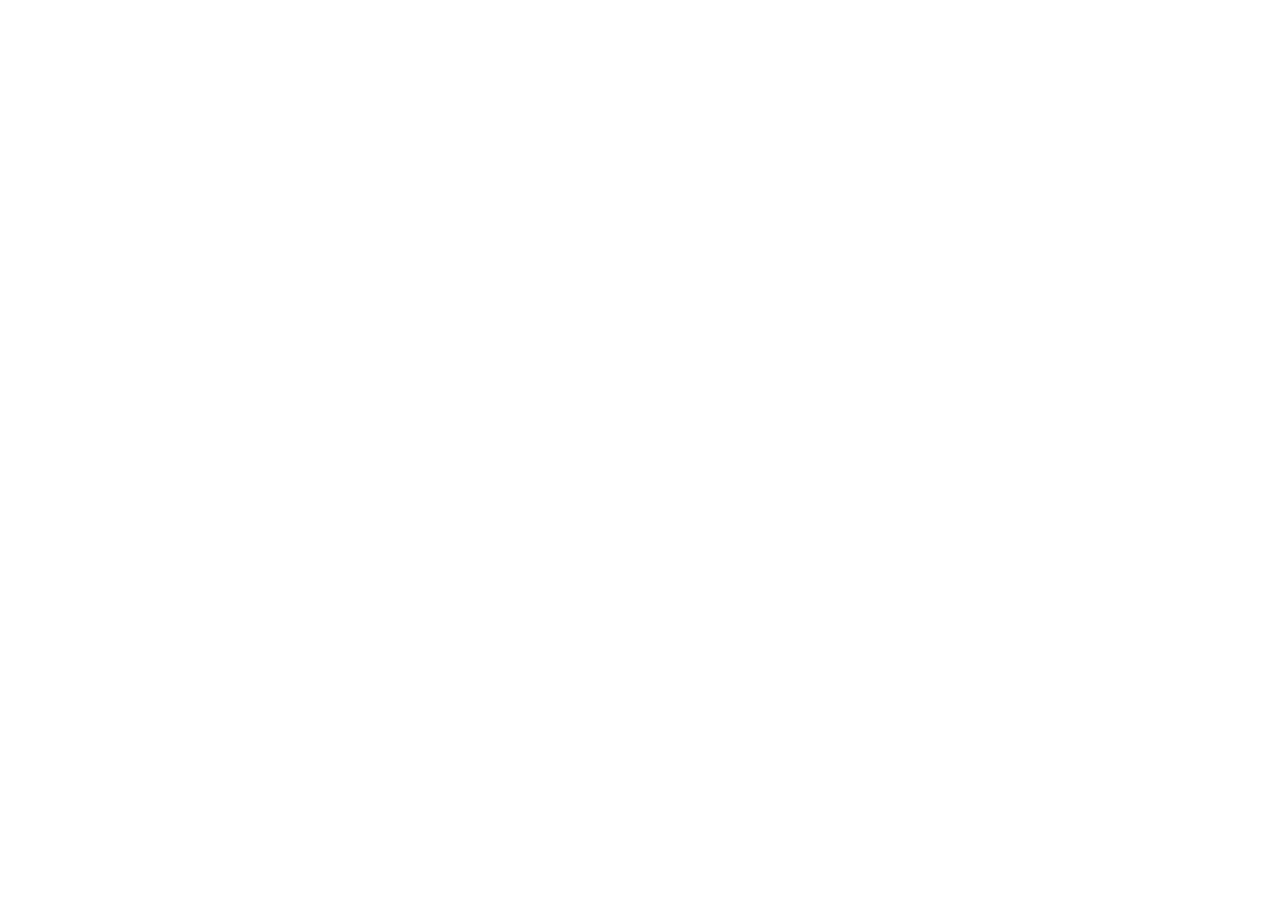
==== index.html @ 6d628070 "Link a las hojas de estilos" ====
<!DOCTYPE html>
<html lang="es">
    <head>
        <meta charset="UTF-8">
        <title>Presentación del artista</title>
        <!--Link a la hoja de estilos-->
        <link href="css/estilos.css" rel="stylesheet">
    </head>
    <body>
        
    </body>
</html>
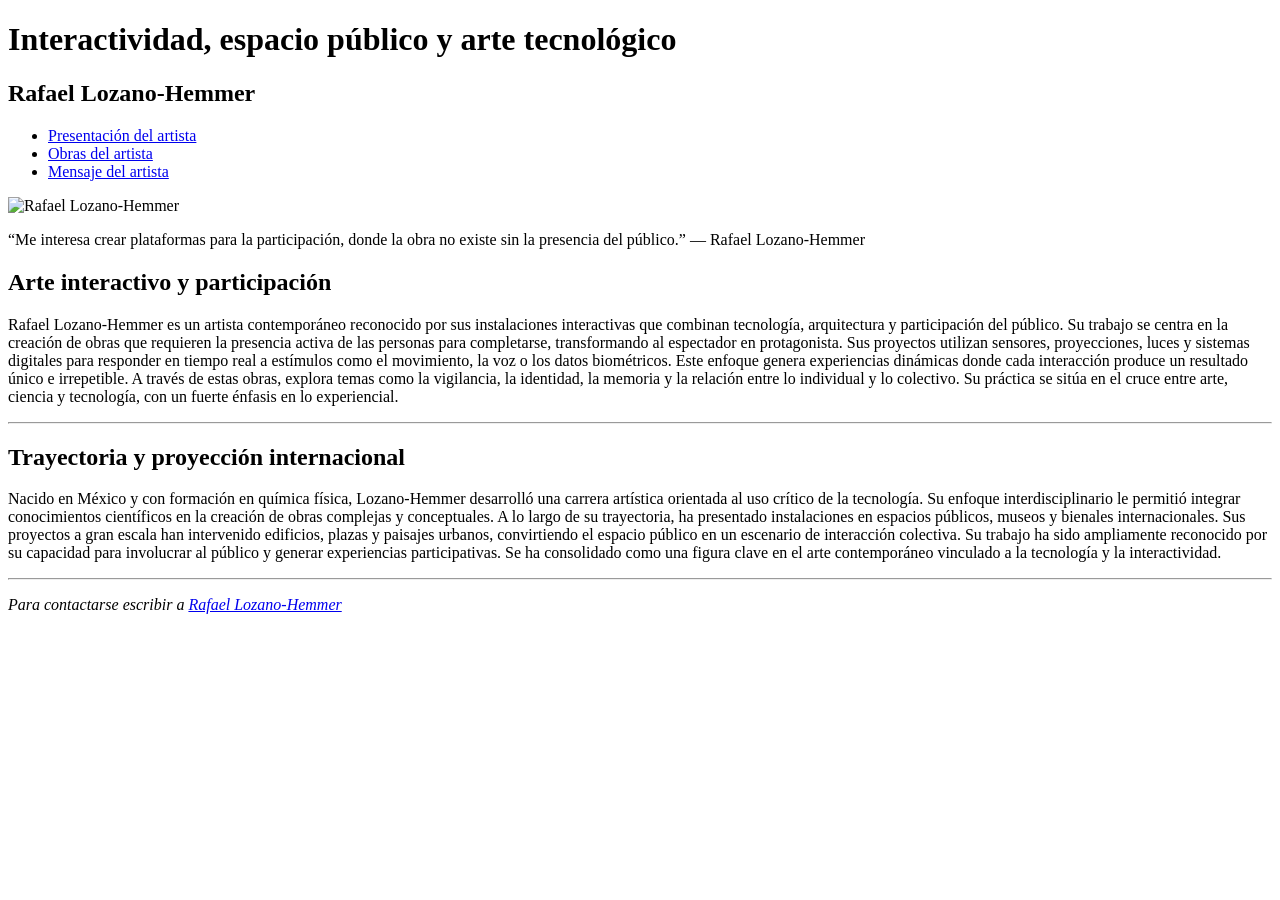
==== commit 9e6b4faf: "Link, Subtitulos, Main, Imagen y Footer -Link a la tipografía. -Subtítulos en el encabezado -Conteni" ====
--- a/index.html
+++ b/index.html
@@ -5,8 +5,54 @@
         <title>Presentación del artista</title>
         <!--Link a la hoja de estilos-->
         <link href="css/estilos.css" rel="stylesheet">
+        <!--Link a la tipografia de Google-->
+        <link href="https://fonts.google.com/specimen/Barlow?preview.script=Latn" rel="stylesheet">
     </head>
     <body>
-        
+        <!--Información de presentación de la página (títulos, subtítulos y menú de navegación.)-->
+        <header>
+            <!--Encabezado-->
+            <h1>Interactividad, espacio público y arte tecnológico</h1>
+            <h2>Rafael Lozano-Hemmer</h2>
+            <!--Menú de navegación-->
+            <nav>
+                <ul>
+                    <li><a href="index.html">Presentación del artista</a></li>
+                    <li><a href="obras.html">Obras del artista</a></li>
+                    <li><a href="mensaje.html">Mensaje del artista</a></li>
+                </ul>
+            </nav>
+        </header>
+            <!--Contenido principal del sitio-->
+            <main>
+                <section>
+                    <img src="img/lozano-hemmer-1.jpg"  alt="Rafael Lozano-Hemmer" width="400" height="400">
+                    <p>“Me interesa crear plataformas para la participación, donde la obra no existe sin la presencia del público.” — Rafael Lozano-Hemmer</p>
+
+                    <h1>Arte interactivo y participación</h1>
+
+                    <p>Rafael Lozano-Hemmer es un artista contemporáneo reconocido por sus instalaciones interactivas que combinan tecnología, arquitectura y participación del público. Su trabajo se centra en la creación de obras que requieren la presencia activa de las personas para completarse, transformando al espectador en protagonista.
+                        Sus proyectos utilizan sensores, proyecciones, luces y sistemas digitales para responder en tiempo real a estímulos como el movimiento, la voz o los datos biométricos. Este enfoque genera experiencias dinámicas donde cada interacción produce un resultado único e irrepetible.
+                        A través de estas obras, explora temas como la vigilancia, la identidad, la memoria y la relación entre lo individual y lo colectivo. Su práctica se sitúa en el cruce entre arte, ciencia y tecnología, con un fuerte énfasis en lo experiencial.</p>
+                    
+                </section>
+                <!--Biografia del artista-->
+                <hr>
+                <aside>
+                        <h2>Trayectoria y proyección internacional</h2>
+
+                        <p>Nacido en México y con formación en química física, Lozano-Hemmer desarrolló una carrera artística orientada al uso crítico de la tecnología. Su enfoque interdisciplinario le permitió integrar conocimientos científicos en la creación de obras complejas y conceptuales.
+                            A lo largo de su trayectoria, ha presentado instalaciones en espacios públicos, museos y bienales internacionales. Sus proyectos a gran escala han intervenido edificios, plazas y paisajes urbanos, convirtiendo el espacio público en un escenario de interacción colectiva.
+                            Su trabajo ha sido ampliamente reconocido por su capacidad para involucrar al público y generar experiencias participativas. Se ha consolidado como una figura clave en el arte contemporáneo vinculado a la tecnología y la interactividad.</p>
+
+                </aside>
+                <hr>
+            </main>
+            <!--Pie de página-->
+            <footer>
+                <address>
+                    <p>Para contactarse escribir a <a href="rafael@artedigital.com">Rafael Lozano-Hemmer</a></p>
+                </address>
+            </footer>
     </body>
 </html>
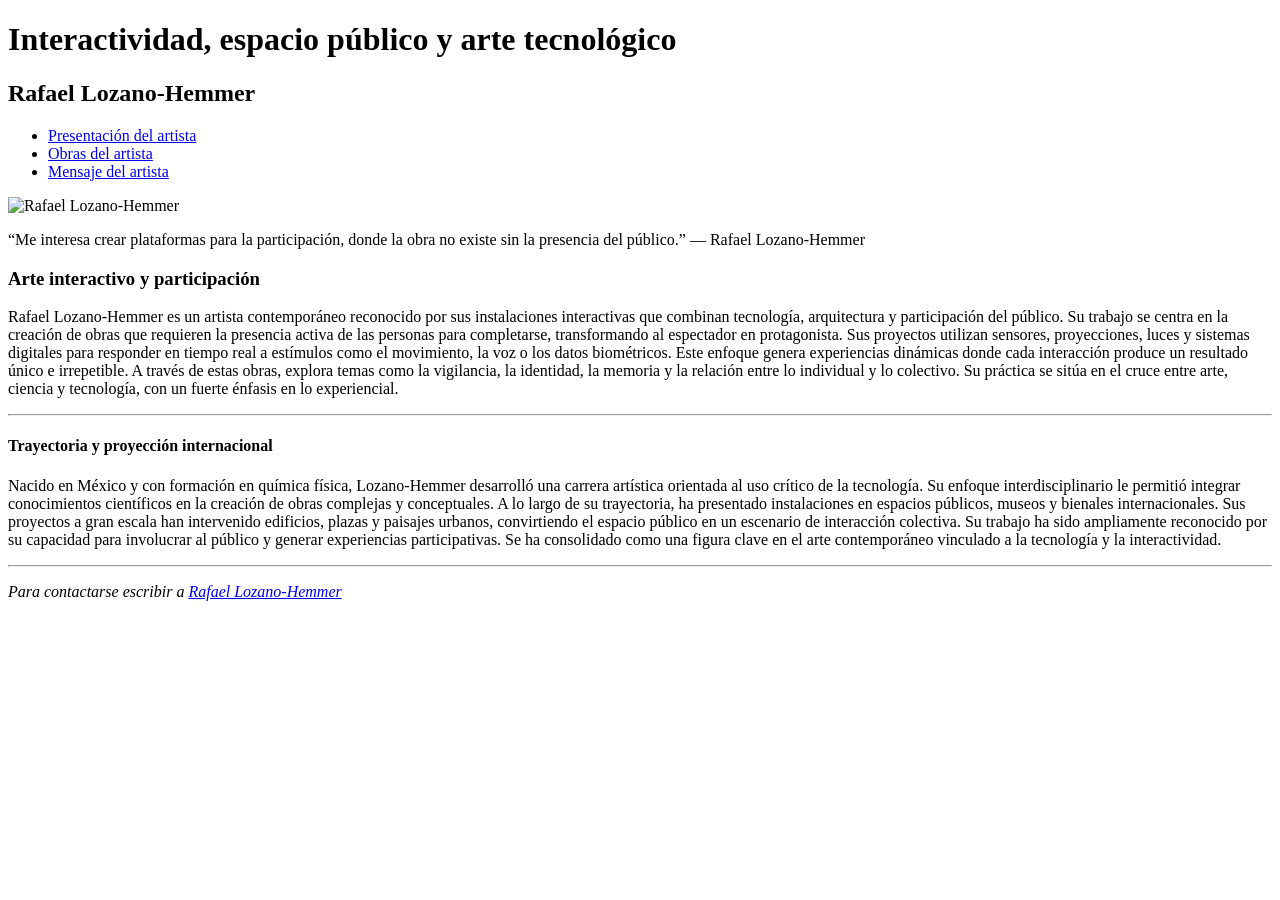
==== commit d6f8a020: "Video y target:_blank -Incrustación de video de Youtube. -Habilitación para abrir el link del menú d" ====
--- a/index.html
+++ b/index.html
@@ -17,9 +17,9 @@
             <!--Menú de navegación-->
             <nav>
                 <ul>
-                    <li><a href="index.html">Presentación del artista</a></li>
-                    <li><a href="obras.html">Obras del artista</a></li>
-                    <li><a href="mensaje.html">Mensaje del artista</a></li>
+                    <li><a href="index.html" target="_blank">Presentación del artista</a></li>
+                    <li><a href="obras.html" target="_blank">Obras del artista</a></li>
+                    <li><a href="mensaje.html" target="_blank">Mensaje del artista</a></li>
                 </ul>
             </nav>
         </header>
@@ -29,7 +29,7 @@
                     <img src="img/lozano-hemmer-1.jpg"  alt="Rafael Lozano-Hemmer" width="400" height="400">
                     <p>“Me interesa crear plataformas para la participación, donde la obra no existe sin la presencia del público.” — Rafael Lozano-Hemmer</p>
 
-                    <h1>Arte interactivo y participación</h1>
+                    <h3>Arte interactivo y participación</h3>
 
                     <p>Rafael Lozano-Hemmer es un artista contemporáneo reconocido por sus instalaciones interactivas que combinan tecnología, arquitectura y participación del público. Su trabajo se centra en la creación de obras que requieren la presencia activa de las personas para completarse, transformando al espectador en protagonista.
                         Sus proyectos utilizan sensores, proyecciones, luces y sistemas digitales para responder en tiempo real a estímulos como el movimiento, la voz o los datos biométricos. Este enfoque genera experiencias dinámicas donde cada interacción produce un resultado único e irrepetible.
@@ -39,7 +39,7 @@
                 <!--Biografia del artista-->
                 <hr>
                 <aside>
-                        <h2>Trayectoria y proyección internacional</h2>
+                        <h4>Trayectoria y proyección internacional</h4>
 
                         <p>Nacido en México y con formación en química física, Lozano-Hemmer desarrolló una carrera artística orientada al uso crítico de la tecnología. Su enfoque interdisciplinario le permitió integrar conocimientos científicos en la creación de obras complejas y conceptuales.
                             A lo largo de su trayectoria, ha presentado instalaciones en espacios públicos, museos y bienales internacionales. Sus proyectos a gran escala han intervenido edificios, plazas y paisajes urbanos, convirtiendo el espacio público en un escenario de interacción colectiva.
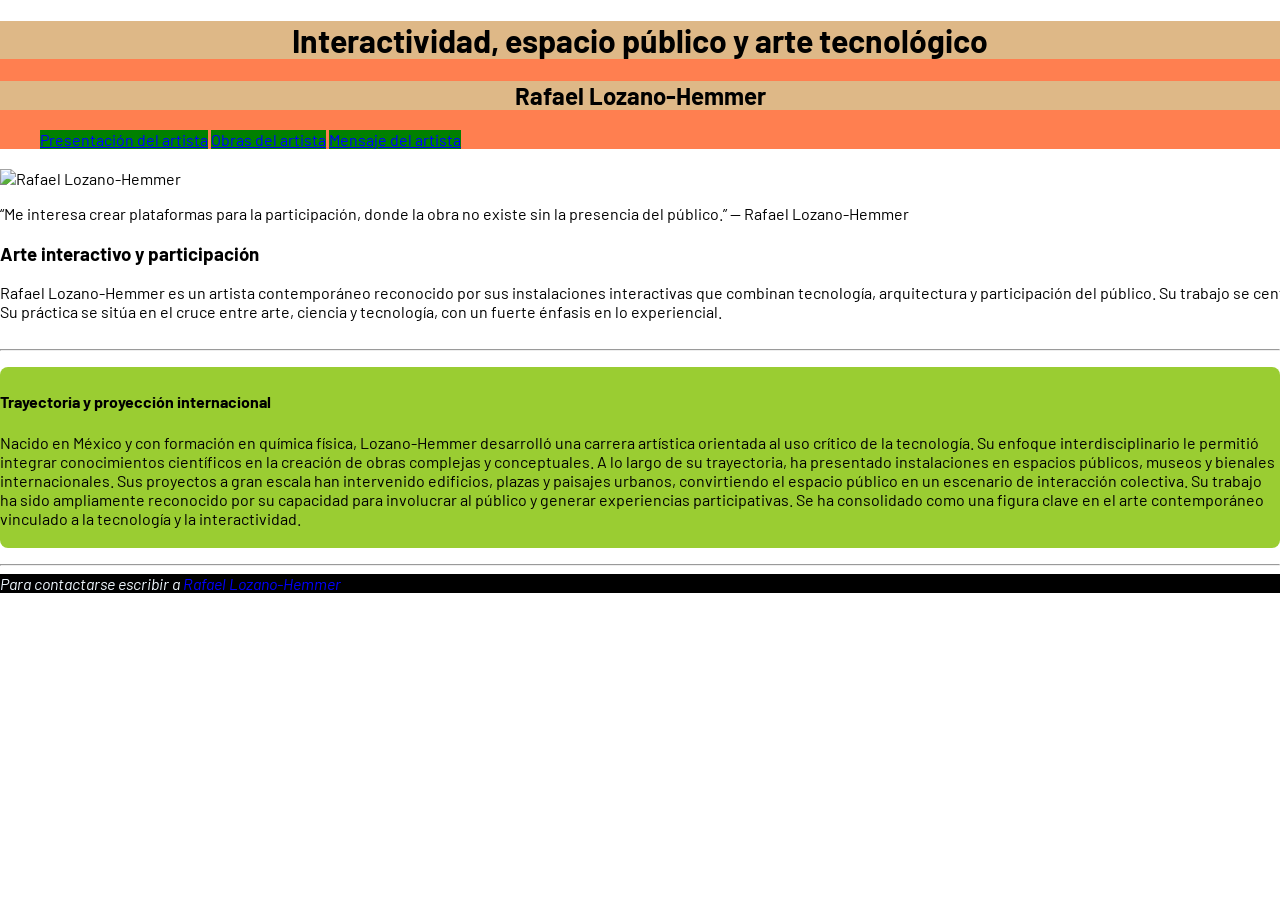
==== commit 64c154e0: "Estilos CSS" ====
--- a/index.html
+++ b/index.html
@@ -6,7 +6,9 @@
         <!--Link a la hoja de estilos-->
         <link href="css/estilos.css" rel="stylesheet">
         <!--Link a la tipografia de Google-->
-        <link href="https://fonts.google.com/specimen/Barlow?preview.script=Latn" rel="stylesheet">
+        <link rel="preconnect" href="https://fonts.googleapis.com">
+        <link rel="preconnect" href="https://fonts.gstatic.com" crossorigin>
+        <link href="https://fonts.googleapis.com/css2?family=Barlow:ital,wght@0,100;0,200;0,300;0,400;0,500;0,600;0,700;0,800;0,900;1,100;1,200;1,300;1,400;1,500;1,600;1,700;1,800;1,900&display=swap" rel="stylesheet">
     </head>
     <body>
         <!--Información de presentación de la página (títulos, subtítulos y menú de navegación.)-->
@@ -25,7 +27,7 @@
         </header>
             <!--Contenido principal del sitio-->
             <main>
-                <section>
+                <section class="contenido">
                     <img src="img/lozano-hemmer-1.jpg"  alt="Rafael Lozano-Hemmer" width="400" height="400">
                     <p>“Me interesa crear plataformas para la participación, donde la obra no existe sin la presencia del público.” — Rafael Lozano-Hemmer</p>
 
--- a/css/estilos.css
+++ b/css/estilos.css
@@ -0,0 +1,97 @@
+/*Estilos para la segunda parte del primer parcial. Artista: Rafael Lozano-Hemmer*/
+
+/*Imagen de fondo de las tres páginas*/
+html {
+    font-family: "Barlow", sans-serif;
+}
+
+/*Imagen de fondo de las tres páginas*/
+body {
+    margin: 0;
+    background-image: url("../img/fondo.png");
+}
+/*Menú de navegación en horizontal*/
+nav li {
+    display: inline-block;
+}
+
+/*Pseudo-clases para los enlaces del menú de navegación*/
+/*Link no visitado*/
+a:link {
+    color: blue;
+}
+/*Link visitado*/
+a:visited {
+    color: chartreuse;
+}
+/*mouse over*/
+a:hover {
+    color: brown;
+} 
+/*Seleccionado*/
+a:active{
+    color: indigo;
+}
+/*Encabezado*/
+header {
+    background-color: coral;
+    color: white;
+    padding: 2 rem 3 rem;
+}
+
+header h1,h2 {
+    font-size: 4 rem;
+    text-align: center;
+    color: black;
+    background-color: burlywood;
+}
+
+/*Color de fondo links*/
+li a {
+    background-color: green;
+}
+
+/*Contenido centrado*/
+.contenido {
+   width: 400%;
+    margin: 0 auto;
+}
+
+main section {
+        background-color: white;
+        margin: 1rem 0;
+        border-radius: 0.5rem;
+        padding: 0.25rem 0;
+}
+
+main aside {
+    background-color: yellowgreen;
+    margin: 1rem 0;
+    border-radius: 0.5rem;
+    padding:0.25rem 0 ;
+}
+
+main article {
+    background-color: cornflowerblue;
+    margin: 1 rem 0;
+    border-radius: 0.5rem;
+    padding: 0.25rem 0;
+}
+
+/*Pie de página*/
+
+footer{
+    background-color: black;
+    padding: 3 rem;
+    color: aliceblue;
+}
+
+footer address p {
+    margin: 0;
+}
+
+footer address p a {
+    transition: color 0.3s ease;
+    color: aliceblue;
+    text-decoration: none;
+}
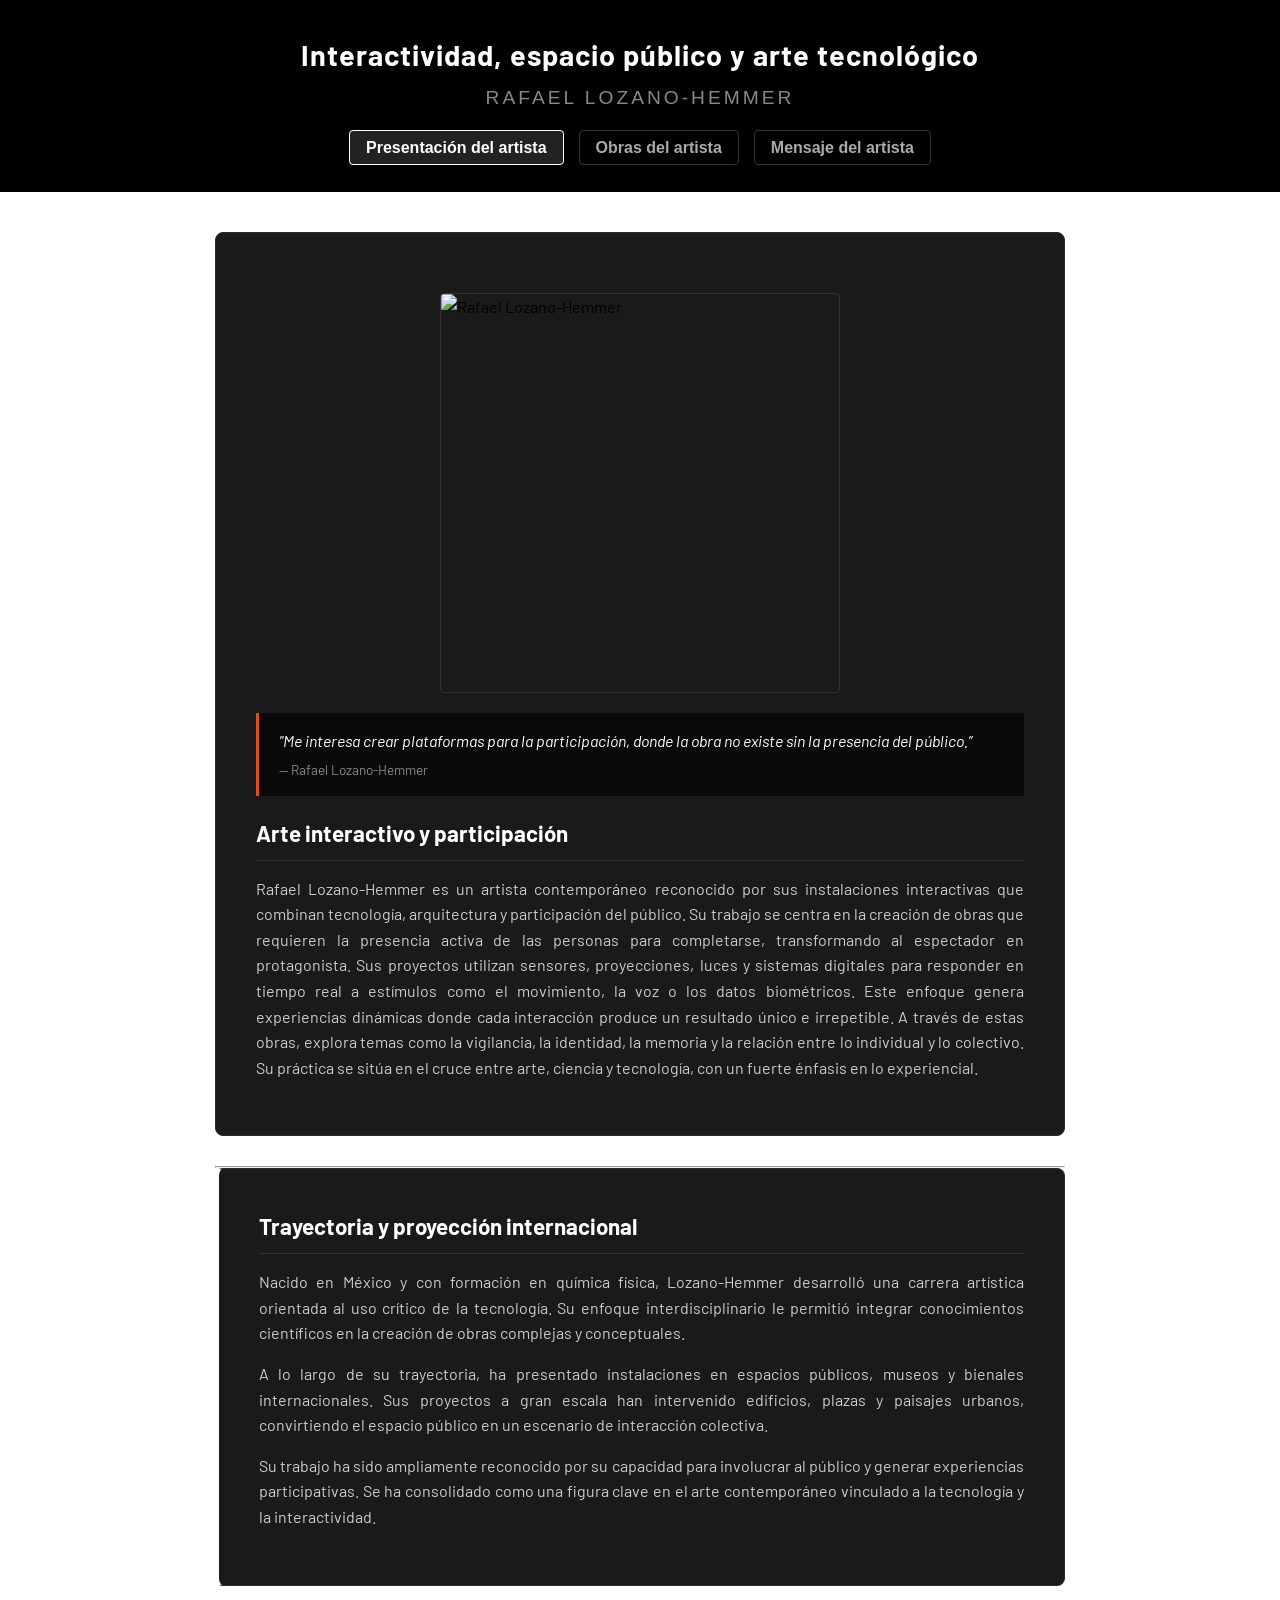
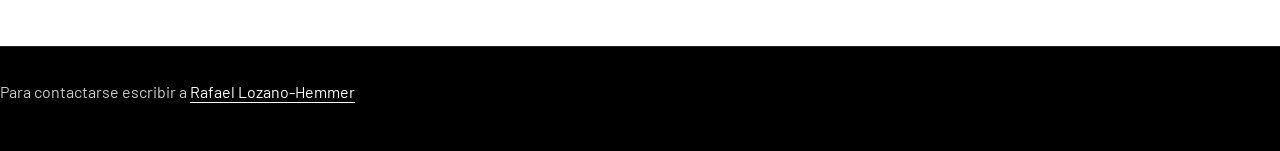
==== commit 441eb6be: "Fin del proyecto -Últimas correcciones guiadas con IA." ====
--- a/index.html
+++ b/index.html
@@ -13,23 +13,28 @@
     <body>
         <!--Información de presentación de la página (títulos, subtítulos y menú de navegación.)-->
         <header>
+            <div class="header-container">
             <!--Encabezado-->
             <h1>Interactividad, espacio público y arte tecnológico</h1>
             <h2>Rafael Lozano-Hemmer</h2>
             <!--Menú de navegación-->
             <nav>
                 <ul>
-                    <li><a href="index.html" target="_blank">Presentación del artista</a></li>
-                    <li><a href="obras.html" target="_blank">Obras del artista</a></li>
-                    <li><a href="mensaje.html" target="_blank">Mensaje del artista</a></li>
+                    <li><a href="index.html" class="active">Presentación del artista</a></li>
+                    <li><a href="obras.html" >Obras del artista</a></li>
+                    <li><a href="mensaje.html" >Mensaje del artista</a></li>
                 </ul>
             </nav>
+        </div>
         </header>
             <!--Contenido principal del sitio-->
-            <main>
-                <section class="contenido">
+            <main class="contenido">
+                <section class="section-intro">
                     <img src="img/lozano-hemmer-1.jpg"  alt="Rafael Lozano-Hemmer" width="400" height="400">
-                    <p>“Me interesa crear plataformas para la participación, donde la obra no existe sin la presencia del público.” — Rafael Lozano-Hemmer</p>
+                    <blockquote cite="https://www.lozano-hemmer.com">
+                    <p>"Me interesa crear plataformas para la participación, donde la obra no existe sin la presencia del público.”</p>
+                    <cite>— Rafael Lozano-Hemmer</cite>
+                    </blockquote>
 
                     <h3>Arte interactivo y participación</h3>
 
@@ -40,20 +45,18 @@
                 </section>
                 <!--Biografia del artista-->
                 <hr>
-                <aside>
+                <aside class="biografia">
                         <h4>Trayectoria y proyección internacional</h4>
 
-                        <p>Nacido en México y con formación en química física, Lozano-Hemmer desarrolló una carrera artística orientada al uso crítico de la tecnología. Su enfoque interdisciplinario le permitió integrar conocimientos científicos en la creación de obras complejas y conceptuales.
-                            A lo largo de su trayectoria, ha presentado instalaciones en espacios públicos, museos y bienales internacionales. Sus proyectos a gran escala han intervenido edificios, plazas y paisajes urbanos, convirtiendo el espacio público en un escenario de interacción colectiva.
-                            Su trabajo ha sido ampliamente reconocido por su capacidad para involucrar al público y generar experiencias participativas. Se ha consolidado como una figura clave en el arte contemporáneo vinculado a la tecnología y la interactividad.</p>
-
+                        <p>Nacido en México y con formación en química física, Lozano-Hemmer desarrolló una carrera artística orientada al uso crítico de la tecnología. Su enfoque interdisciplinario le permitió integrar conocimientos científicos en la creación de obras complejas y conceptuales.</p>
+                        <p>A lo largo de su trayectoria, ha presentado instalaciones en espacios públicos, museos y bienales internacionales. Sus proyectos a gran escala han intervenido edificios, plazas y paisajes urbanos, convirtiendo el espacio público en un escenario de interacción colectiva.</p>  
+                        <p>Su trabajo ha sido ampliamente reconocido por su capacidad para involucrar al público y generar experiencias participativas. Se ha consolidado como una figura clave en el arte contemporáneo vinculado a la tecnología y la interactividad.</p>
                 </aside>
-                <hr>
             </main>
             <!--Pie de página-->
             <footer>
                 <address>
-                    <p>Para contactarse escribir a <a href="rafael@artedigital.com">Rafael Lozano-Hemmer</a></p>
+                    <p>Para contactarse escribir a <a href="mailto:rafael@artedigital.com">Rafael Lozano-Hemmer</a></p>
                 </address>
             </footer>
     </body>
--- a/css/estilos.css
+++ b/css/estilos.css
@@ -1,97 +1,205 @@
 /*Estilos para la segunda parte del primer parcial. Artista: Rafael Lozano-Hemmer*/
 
-/*Imagen de fondo de las tres páginas*/
-html {
+* {
+    box-sizing: border-box;
+    margin: 0;
+    padding: 0;
+}
+
+body {
     font-family: "Barlow", sans-serif;
-}
-
-/*Imagen de fondo de las tres páginas*/
-body {
-    margin: 0;
-    background-image: url("../img/fondo.png");
-}
-/*Menú de navegación en horizontal*/
-nav li {
-    display: inline-block;
-}
-
-/*Pseudo-clases para los enlaces del menú de navegación*/
-/*Link no visitado*/
-a:link {
-    color: blue;
-}
-/*Link visitado*/
-a:visited {
-    color: chartreuse;
-}
-/*mouse over*/
-a:hover {
-    color: brown;
-} 
-/*Seleccionado*/
-a:active{
-    color: indigo;
-}
-/*Encabezado*/
+    background-image: url("../img/fondo.png"); /* Mantiene tu imagen si tiene transparencias */
+    line-height: 1.6;
+}
+
+/* --- Contenedor Principal Centrado --- */
+.contenido {
+    width: 90%;
+    max-width: 850px;
+    margin: 40px auto;
+}
+
+/* --- Encabezado --- */
 header {
-    background-color: coral;
-    color: white;
-    padding: 2 rem 3 rem;
-}
-
-header h1,h2 {
-    font-size: 4 rem;
+    background-color: #000000;
+    padding: 2rem 0;
+}
+
+.header-container {
+    width: 90%;
+    max-width: 1000px;
+    margin: 0 auto;
     text-align: center;
-    color: black;
-    background-color: burlywood;
-}
-
-/*Color de fondo links*/
-li a {
-    background-color: green;
-}
-
-/*Contenido centrado*/
-.contenido {
-   width: 400%;
+}
+
+header h1 {
+    font-size: 1.8rem;
+    color: #ffffff;
+    font-weight: 700;
+    letter-spacing: 1px;
+    margin-bottom: 5px;
+}
+
+header h2 {
+    font-size: 1.2rem;
+    color: #888888;
+    font-weight: 300;
+    text-transform: uppercase;
+    letter-spacing: 3px;
+    margin-bottom: 20px;
+}
+
+/* --- Menú de Navegación --- */
+nav ul {
+    list-style: none;
+    display: flex;
+    justify-content: center;
+    gap: 15px;
+    flex-wrap: wrap;
+}
+
+nav a {
+    text-decoration: none;
+    color: #aaaaaa;
+    font-weight: 600;
+    padding: 8px 16px;
+    border: 1px solid #333333;
+    border-radius: 4px;
+    transition: all 0.3s ease;
+}
+
+nav a:hover, nav a.active {
+    color: #ffffff;
+    background-color: #222222;
+    border-color: #ffffff;
+}
+
+/* --- Secciones de Contenido --- */
+main section, main aside, main article {
+    background-color: #1a1a1a;
+    margin-bottom: 30px;
+    border-radius: 8px;
+    padding: 2.5rem;
+    border: 1px solid #2a2a2a;
+}
+
+main aside {
+
+    border-left: 4px solid #ffffff;
+}
+
+h3, h4 {
+    font-size: 1.4rem;
+    color: #ffffff;
+    margin-bottom: 15px;
+    border-bottom: 1px solid #333333;
+    padding-bottom: 8px;
+}
+
+p {
+    margin-bottom: 15px;
+    color: #cccccc;
+    text-align: justify;
+}
+
+
+img {
+    display: block;
+    max-width: 100%;
+    height: auto;
+    margin: 20px auto;
+    border-radius: 4px;
+    border: 1px solid #333333;
+}
+
+blockquote {
+    background-color: #0a0a0a;
+    border-left: 3px solid #ff4500; 
+    padding: 15px 20px;
+    margin: 20px 0;
+    font-style: italic;
+}
+
+blockquote p {
+    margin-bottom: 5px;
+    color: #ffffff;
+}
+
+blockquote cite {
+    font-size: 0.85rem;
+    color: #888888;
+    font-style: normal;
+    display: block;
+}
+
+/* Galería de Obras */
+.lista-galeria {
+    list-style: none;
+    display: grid;
+    grid-template-columns: repeat(auto-fit, minmax(250px, 1fr));
+    gap: 20px;
+    margin-top: 20px;
+}
+
+.lista-galeria li {
+    background-color: #111111;
+    padding: 15px;
+    border-radius: 6px;
+    text-align: center;
+    border: 1px solid #222222;
+}
+
+.lista-galeria span {
+    font-weight: 600;
+    display: block;
+    margin-bottom: 10px;
+    color: #ffffff;
+}
+
+.lista-galeria img {
     margin: 0 auto;
-}
-
-main section {
-        background-color: white;
-        margin: 1rem 0;
-        border-radius: 0.5rem;
-        padding: 0.25rem 0;
-}
-
-main aside {
-    background-color: yellowgreen;
-    margin: 1rem 0;
-    border-radius: 0.5rem;
-    padding:0.25rem 0 ;
-}
-
-main article {
-    background-color: cornflowerblue;
-    margin: 1 rem 0;
-    border-radius: 0.5rem;
-    padding: 0.25rem 0;
-}
-
-/*Pie de página*/
-
-footer{
-    background-color: black;
-    padding: 3 rem;
-    color: aliceblue;
-}
-
-footer address p {
-    margin: 0;
+    width: 100%;
+    height: auto;
+}
+
+/* Video embebido */
+.video-container {
+    position: relative;
+    padding-bottom: 56.25%;
+    height: 0;
+    margin-top: 30px;
+}
+
+.video-container iframe {
+    position: absolute;
+    top: 0;
+    left: 0;
+    width: 100%;
+    height: 100%;
+    border: 1px solid #333333;
+    border-radius: 4px;
+}
+
+/* --- Pie de Página --- */
+footer {
+    background-color: #000000;
+    border-top: 1px solid #222222;
+    padding: 2rem 0;
+    text-align: center;
+    margin-top: 60px;
+}
+
+footer address {
+    font-style: normal;
 }
 
 footer address p a {
+    color: #ffffff;
+    text-decoration: underline;
+    text-underline-offset: 4px;
     transition: color 0.3s ease;
-    color: aliceblue;
-    text-decoration: none;
-}
+}
+
+footer address p a:hover {
+    color: #ff4500;
+}
